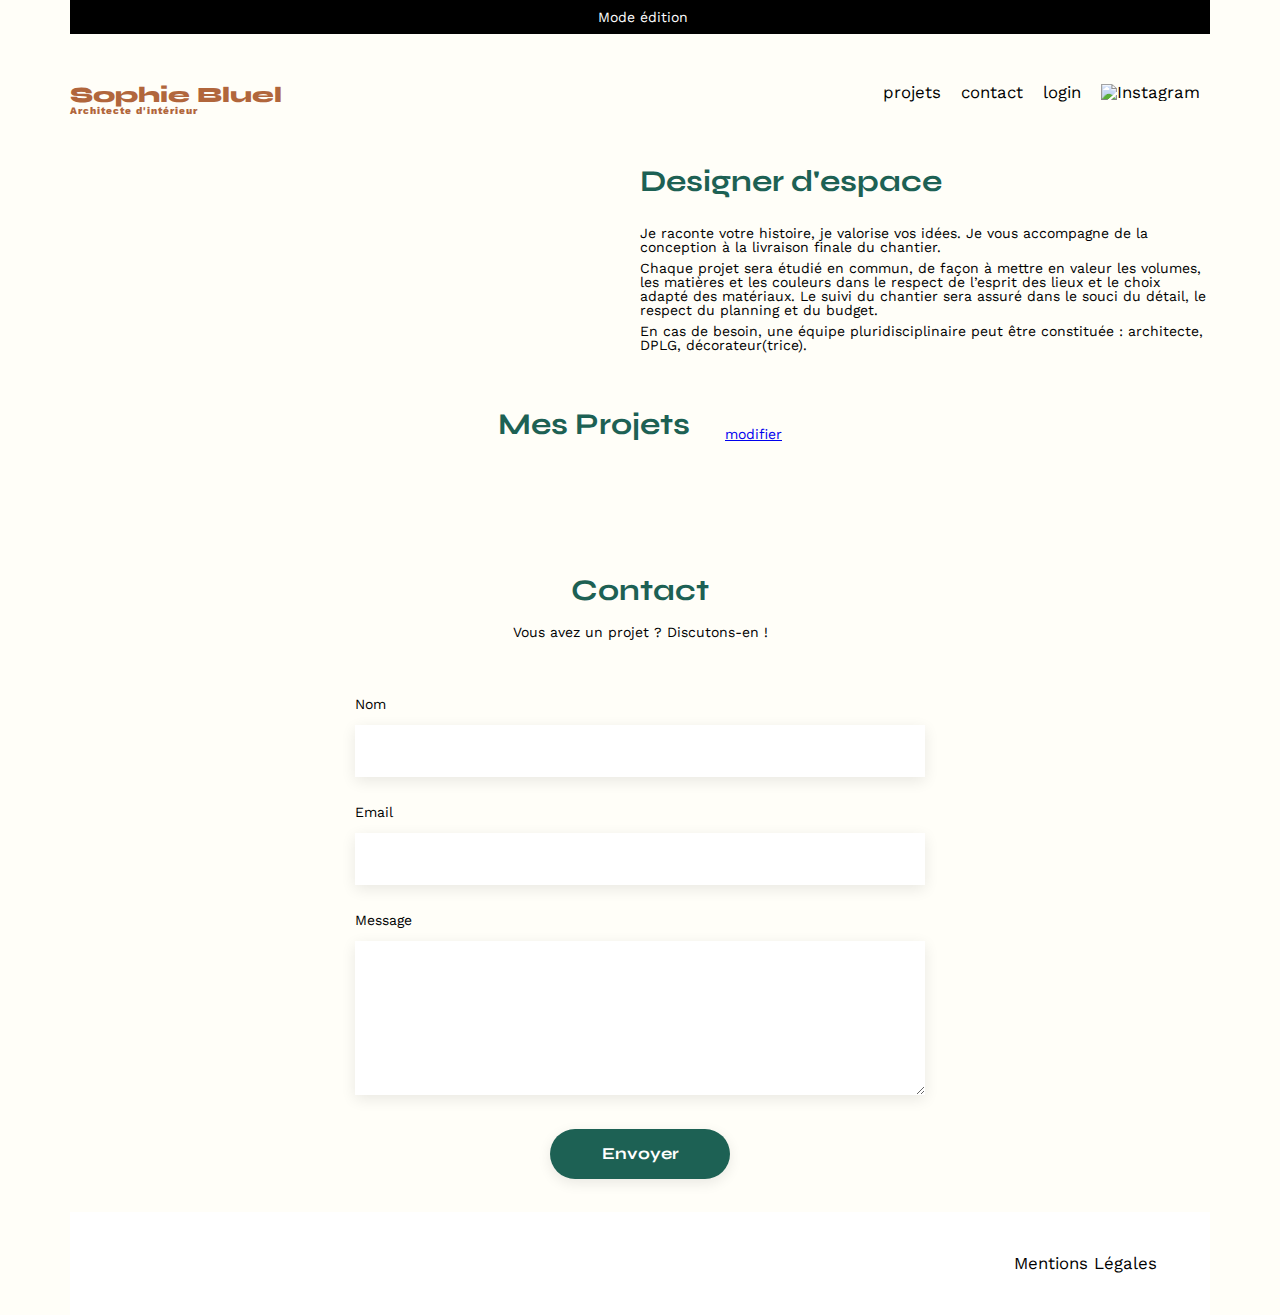
==== FrontEnd/index.html @ 784bdc6c "ajout script et balise pour icones" ====
<!DOCTYPE html>
<html lang="fr">
  <head>
    <meta charset="UTF-8" />
    <title>Sophie Bluel - Architecte d'intérieur</title>
    <meta name="viewport" content="width=device-width, initial-scale=1.0" />
    <link rel="preconnect" href="https://fonts.googleapis.com" />
    <link rel="preconnect" href="https://fonts.gstatic.com" crossorigin />
    <link
      href="https://fonts.googleapis.com/css2?family=Syne:wght@700;800&family=Work+Sans&display=swap"
      rel="stylesheet"
    />
    <script
      src="https://kit.fontawesome.com/6d166631dc.js"
      crossorigin="anonymous"
    ></script>
    <meta name="description" content="" />
    <link rel="stylesheet" href="./assets/style.css" />
    <script defer type="module" src="./js/home.js"></script>
  </head>
  <body>
    <a href="#" id="info-bar">
      <i class="fa-regular fa-pen-to-square"></i> Mode édition
    </a>
    <header>
      <h1>Sophie Bluel <span>Architecte d'intérieur</span></h1>
      <nav>
        <ul>
          <li>projets</li>
          <li><a href="#contact">contact</a></li>
          <li><a id="login" href="login.html">login</a></li>
          <li><img src="./assets/icons/instagram.png" alt="Instagram" /></li>
        </ul>
      </nav>
    </header>
    <main>
      <section id="introduction">
        <figure>
          <img src="./assets/images/sophie-bluel.png" alt="" />
        </figure>
        <article>
          <h2>Designer d'espace</h2>
          <p>
            Je raconte votre histoire, je valorise vos idées. Je vous accompagne
            de la conception à la livraison finale du chantier.
          </p>
          <p>
            Chaque projet sera étudié en commun, de façon à mettre en valeur les
            volumes, les matières et les couleurs dans le respect de l’esprit
            des lieux et le choix adapté des matériaux. Le suivi du chantier
            sera assuré dans le souci du détail, le respect du planning et du
            budget.
          </p>
          <p>
            En cas de besoin, une équipe pluridisciplinaire peut être constituée
            : architecte, DPLG, décorateur(trice).
          </p>
        </article>
      </section>
      <!-- Structure de la modale -->
      <section id="galleryModal" class="modal">
        <div class="modal-content">
          <span class="close">&times;</span>
          <h2>Galerie photo</h2>
          <div id="imageGallery" class="modalGallery"></div>
          <button id="addPhotoBtn" class="add-photo-btn">
            Ajouter une photo
          </button>
        </div>
      </section>
      <section id="portfolio">
        <div id="projectsContainer">
          <h2>Mes Projets</h2>
          <a href="#" id="editLink"
            ><i class="fa-regular fa-pen-to-square"></i> modifier</a
          >
        </div>
        <div class="categories"></div>
        <div class="gallery"></div>
      </section>
      <section id="contact">
        <h2>Contact</h2>
        <p>Vous avez un projet ? Discutons-en !</p>
        <form action="#" method="post">
          <label for="name">Nom</label>
          <input type="text" name="name" id="name" />
          <label for="email">Email</label>
          <input type="email" name="email" id="email" />
          <label for="message">Message</label>
          <textarea name="message" id="message" cols="30" rows="10"></textarea>
          <input type="submit" value="Envoyer" />
        </form>
      </section>
    </main>

    <footer>
      <nav>
        <ul>
          <li>Mentions Légales</li>
        </ul>
      </nav>
    </footer>
  </body>
</html>
---- FrontEnd/assets/style.css ----
/* http://meyerweb.com/eric/tools/css/reset/
   v2.0 | 20110126
   License: none (public domain)
*/

html, body, div, span, applet, object, iframe,
h1, h2, h3, h4, h5, h6, p, blockquote, pre,
a, abbr, acronym, address, big, cite, code,
del, dfn, em, img, ins, kbd, q, s, samp,
small, strike, strong, sub, sup, tt, var,
b, u, i, center,
dl, dt, dd, ol, ul, li,
fieldset, form, label, legend,
table, caption, tbody, tfoot, thead, tr, th, td,
article, aside, canvas, details, embed,
figure, figcaption, footer, header, hgroup,
menu, nav, output, ruby, section, summary,
time, mark, audio, video {
	margin: 0;
	padding: 0;
	border: 0;
	font-size: 100%;
	font: inherit;
	vertical-align: baseline;
}
/* HTML5 display-role reset for older browsers */
article, aside, details, figcaption, figure,
footer, header, hgroup, menu, nav, section {
	display: block;
}
body {
	line-height: 1;
}
ol, ul {
	list-style: none;
}
blockquote, q {
	quotes: none;
}
blockquote:before, blockquote:after,
q:before, q:after {
	content: '';
	content: none;
}
table {
	border-collapse: collapse;
	border-spacing: 0;
}
/** end reset css**/
body {
	max-width: 1140px;
	margin:auto;
	font-family: 'Work Sans' ;
	font-size: 14px;
	background-color: #FFFEF8;
}
header {
	display: flex;
	justify-content: space-between;
	margin: 50px 0
}
section {
	margin: 50px 0
}

h1{
	display: flex;
	flex-direction: column;
	font-family: 'Syne';
	font-size: 22px;
	font-weight: 800;
	color: #B1663C
}

h1 > span {
	font-family: 'Work Sans';
	font-size:10px;
	letter-spacing: 0.1em;
;
}

h2{
	font-family: 'Syne';
	font-weight: 700;
	font-size: 30px;
	color: #1D6154
}
nav ul {
	display: flex;
	align-items: center;
	list-style-type: none;

}
nav li {
	padding: 0 10px;
	font-size: 1.2em;
}
nav a {
    color: black; 
    text-decoration: none;
}

li a:hover {
	color: #B1663C;
}
li:hover {
	color: #B1663C;
}
#introduction {
	display: flex;
	align-items: center;
}
#introduction figure {
	flex: 1
}
#introduction img {
	display: block;
	margin: auto;
	width: 80%;
}

#introduction article {
	flex: 1
}
#introduction h2 {
	margin-bottom: 1em;
}

#introduction p {
	margin-bottom: 0.5em;
}
#portfolio h2 {
	text-align: center;
	margin-bottom: 1em;
}

#info-bar {
	background-color: black;
	color: white;
	display: flex;
	text-decoration: none;
	justify-content: center;
	padding: 10px;
	gap: 5px;
  }
  
/* Styles de base pour la modale */
.modal {
    display: none; 
    position: fixed;
    z-index: 9999;
    left: 0;
    top: 0;
    width: 100%;
    height: 100%;
    overflow: auto;
    background-color: rgba(0, 0, 0, 0.7);
}

.modal-content {
    background-color: #fefefe;
    margin: 10% auto;
    padding: 20px;
    border: 1px solid #888;
    width: 630px;
    height: 688px;
    position: relative;
}

/* Style pour le bouton de fermeture */
.close {
    color: #aaa;
    float: right;
    font-size: 28px;
    font-weight: bold;
}

.close:hover,
.close:focus {
    color: black;
    text-decoration: none;
    cursor: pointer;
}


.categories {
	display: flex;
	justify-content: center;
	gap: 10px;
	margin: 2em;
}

.categories-link {
	text-decoration: none;
	color: #1D6154;
	border: 1px solid #1D6154;
	padding: 5px 15px;
	border-radius: 25px;
}

.categories-link.active {
	background: #1D6154;
	color: #fff;
}
  
#projectsContainer {
    display: flex;
    justify-content: center;
    align-items: baseline;
	gap: 25px;
}

#editLink {
    display: flex;
    align-items: center;
    gap: 10px;
}

.gallery {
	width: 100%;
	display: grid;
	grid-template-columns: 1fr 1fr 1fr;
	grid-column-gap: 20px;
	grid-row-gap: 20px;
}

.gallery img {
	width: 100%;

}
#login {
	width: 50%;
	margin: auto;
}
#login > * {
	text-align: center;

}
#login h2{
	padding-top: 0px;
}
#login form {
	text-align: left;
	margin-top:30px;
	display: flex;
	flex-direction: column;
}

#login input {
	height: 50px;
	font-size: 1.2em;
	border: none;
	box-shadow: 0px 4px 14px rgba(0, 0, 0, 0.09);
}
#login label {
	margin: 2em 0 1em 0;
}
#login a {
    text-align: center;
    display: block;
}
#emailAlert, #passwordAlert {
	display: none;
}
#contact {
	width: 50%;
	margin: auto;
}
#contact > * {
	text-align: center;

}
#contact h2{
	margin-bottom: 20px;
}
#contact form {
	text-align: left;
	margin-top:30px;
	display: flex;
	flex-direction: column;
}

#contact input {
	height: 50px;
	font-size: 1.2em;
	border: none;
	box-shadow: 0px 4px 14px rgba(0, 0, 0, 0.09);
}
#contact label {
	margin: 2em 0 1em 0;
}
#contact textarea {
	border: none;
	box-shadow: 0px 4px 14px rgba(0, 0, 0, 0.09);
}

input[type="submit"]{
	font-family: 'Syne';
	font-weight: 700;
	color: white;
	background-color: #1D6154;
	margin : 2em auto ;
	width: 180px;
	text-align: center;
	border-radius: 60px ;
	cursor: pointer;
}

footer {
	background-color: #fff;
	padding: 15px;
}

footer nav ul {
	display: flex;
	justify-content: flex-end;
	margin: 2em
}
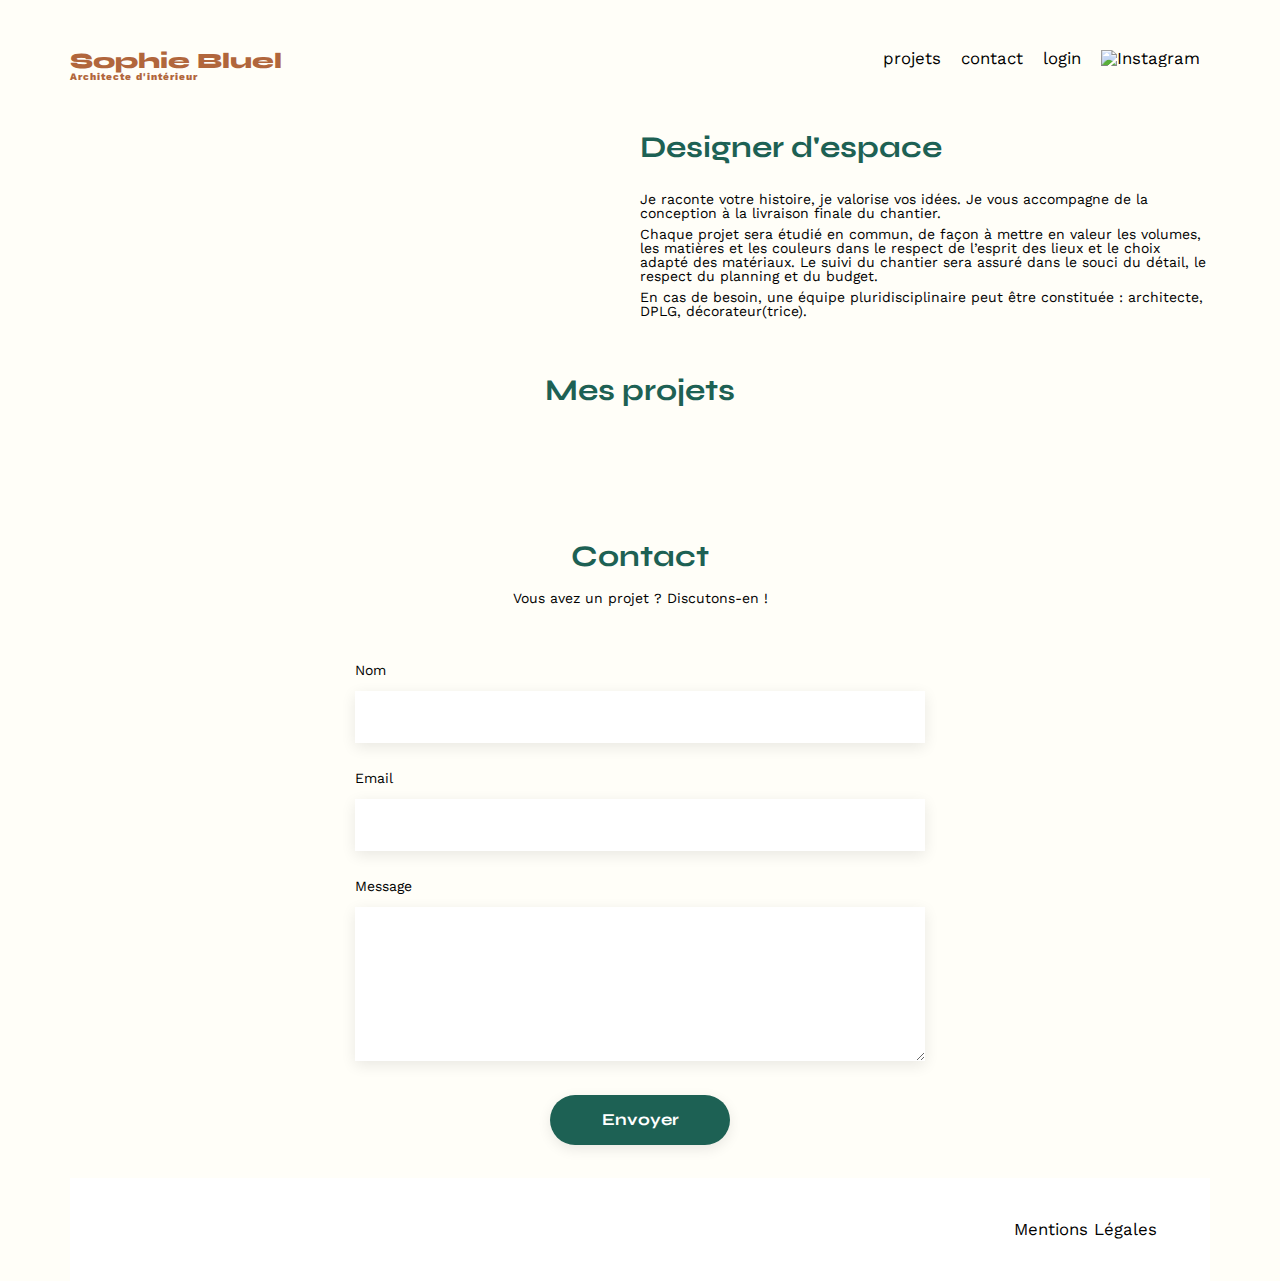
==== commit 6c0d9122: "ajout balise dialog" ====
--- a/FrontEnd/index.html
+++ b/FrontEnd/index.html
@@ -17,6 +17,7 @@
     <meta name="description" content="" />
     <link rel="stylesheet" href="./assets/style.css" />
     <script defer type="module" src="./js/home.js"></script>
+    <script defer src="./js/modale.js"></script>
   </head>
   <body>
     <a href="#" id="info-bar">
@@ -57,23 +58,26 @@
           </p>
         </article>
       </section>
-      <!-- Structure de la modale -->
-      <section id="galleryModal" class="modal">
-        <div class="modal-content">
-          <span class="close">&times;</span>
-          <h2>Galerie photo</h2>
-          <div id="imageGallery" class="modalGallery"></div>
-          <button id="addPhotoBtn" class="add-photo-btn">
-            Ajouter une photo
-          </button>
-        </div>
-      </section>
+
       <section id="portfolio">
         <div id="projectsContainer">
-          <h2>Mes Projets</h2>
-          <a href="#" id="editLink"
-            ><i class="fa-regular fa-pen-to-square"></i> modifier</a
-          >
+          <h2>Mes projets</h2>
+          <!-- Structure de la modale -->
+          <dialog>
+            <div class="modal-content">
+              <a href="#" class="close"><i class="fa-solid fa-xmark"></i></a>           
+              <h2 id="titlemodal">Galerie photo</h2>
+              <div id="imageGallery" class="modalGallery"></div>
+              <hr class="line">
+              <button id="addPhotoBtn" class="add-photo-btn">
+                Ajouter une photo
+              </button>
+            </div>
+          </dialog>
+          <div id="editLink">
+            <i class="fa-regular fa-pen-to-square"></i>
+            <a href="#" id="modifierLink">modifier</a>
+          </div>
         </div>
         <div class="categories"></div>
         <div class="gallery"></div>
--- a/FrontEnd/assets/style.css
+++ b/FrontEnd/assets/style.css
@@ -135,9 +135,14 @@
 }
 
 #info-bar {
+	position: absolute;
+    left: 0;
+    right: 0;
+	top: 0;
 	background-color: black;
+	width: 100%;
 	color: white;
-	display: flex;
+	display: none;
 	text-decoration: none;
 	justify-content: center;
 	padding: 10px;
@@ -146,7 +151,7 @@
   
 /* Styles de base pour la modale */
 .modal {
-    display: none; 
+	display: flex;
     position: fixed;
     z-index: 9999;
     left: 0;
@@ -158,6 +163,9 @@
 }
 
 .modal-content {
+	display: flex;
+    flex-direction: column;
+    align-items: center;
     background-color: #fefefe;
     margin: 10% auto;
     padding: 20px;
@@ -166,9 +174,35 @@
     height: 688px;
     position: relative;
 }
-
+#titlemodal {
+	padding-top: 35px;
+	color: black;
+	font-size: 26px;
+	font-style: normal;
+	font-weight: 400;
+}
+.line {
+    width: 420px;
+    border: none;
+    border-top: 1px solid #888; 
+    margin: 20px auto; 
+}
+
+.add-photo-btn {
+	font-family: 'Work Sans';
+	display: flex;
+	justify-content: center;
+	color: #FFFEF8;
+	border: 1px solid #1D6154;
+	padding: 5px 15px;
+	border-radius: 25px;
+	background-color: #1D6154;
+}
 /* Style pour le bouton de fermeture */
 .close {
+	position: absolute;
+	margin-right: 20px;
+	right: 0;
     color: #aaa;
     float: right;
     font-size: 28px;
@@ -211,9 +245,11 @@
 }
 
 #editLink {
-    display: flex;
+    display: none;
     align-items: center;
     gap: 10px;
+    padding: 10px 20px; 
+    font-family: 'Work Sans'; 
 }
 
 .gallery {
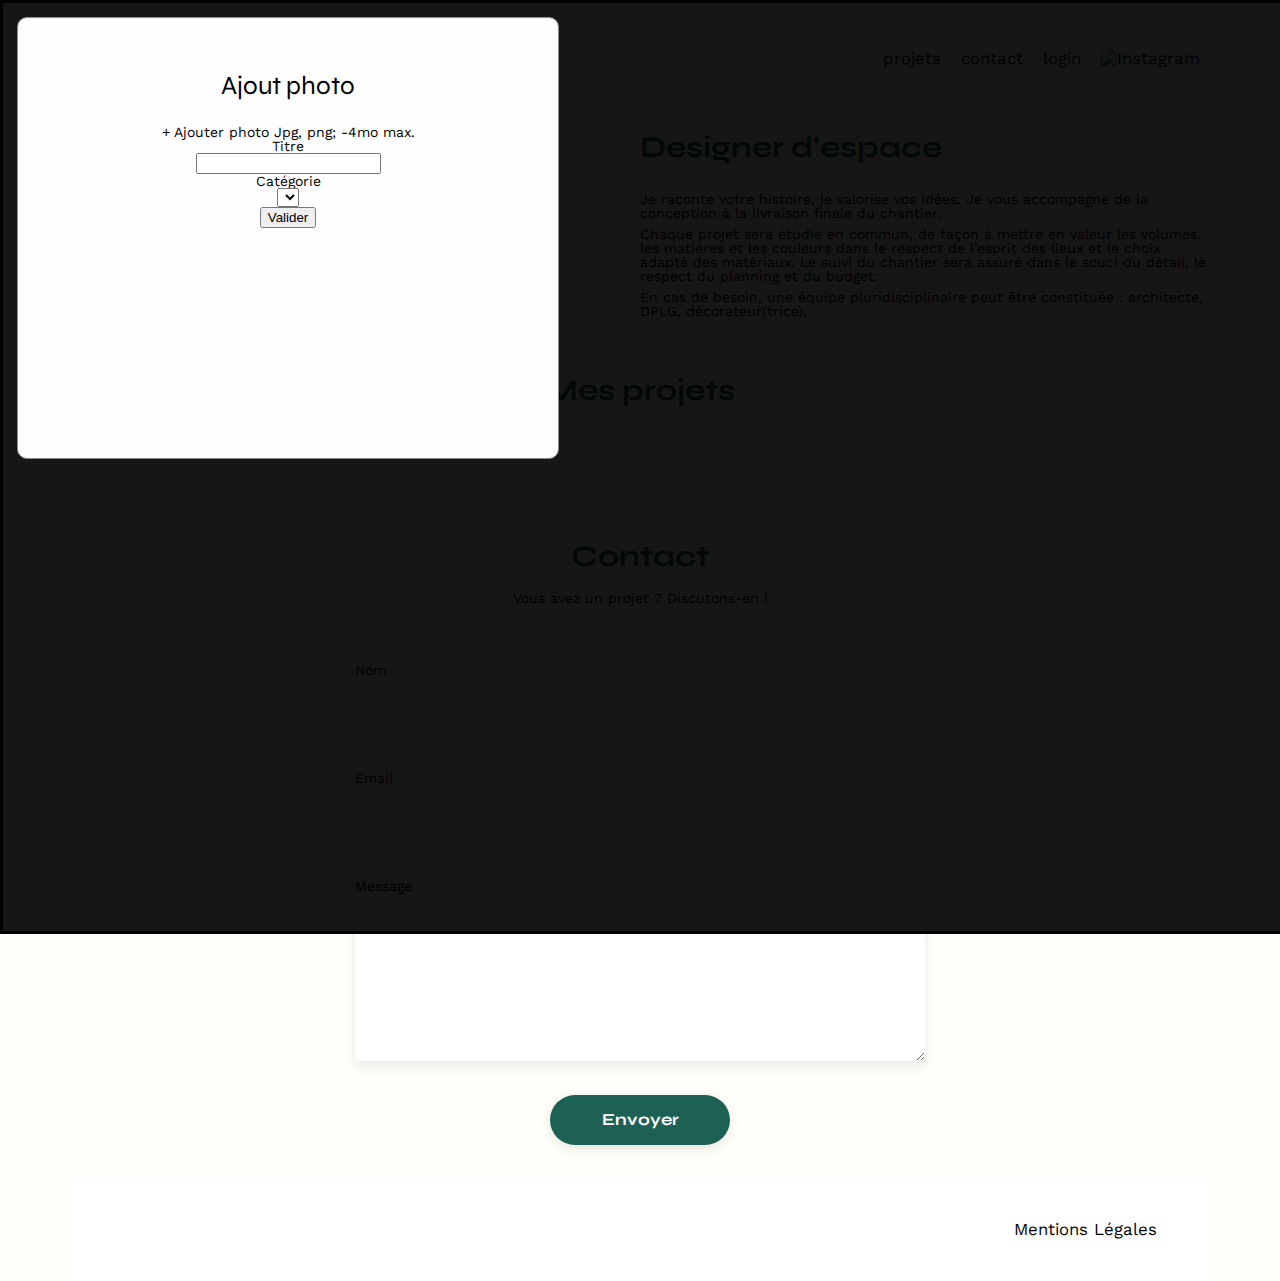
==== commit de607433: "ajout class modal aux deux boites dialog" ====
--- a/FrontEnd/index.html
+++ b/FrontEnd/index.html
@@ -17,7 +17,7 @@
     <meta name="description" content="" />
     <link rel="stylesheet" href="./assets/style.css" />
     <script defer type="module" src="./js/home.js"></script>
-    <script defer src="./js/modale.js"></script>
+    <script defer type="module" src="./js/modale.js"></script>
   </head>
   <body>
     <a href="#" id="info-bar">
@@ -63,15 +63,37 @@
         <div id="projectsContainer">
           <h2>Mes projets</h2>
           <!-- Structure de la modale -->
-          <dialog>
+          <dialog class="modal">
             <div class="modal-content">
-              <a href="#" class="close"><i class="fa-solid fa-xmark"></i></a>           
+              <a href="#" class="close"><i class="fa-solid fa-xmark"></i></a>
               <h2 id="titlemodal">Galerie photo</h2>
               <div id="imageGallery" class="modalGallery"></div>
-              <hr class="line">
+              <hr class="line" />
               <button id="addPhotoBtn" class="add-photo-btn">
                 Ajouter une photo
               </button>
+            </div>
+          </dialog>
+          <dialog class="modal" id="secondModal">
+            <div class="modal-content">
+              <i class="fa-arrow-left"></i>
+              <a href="#" class="close"><i class="fa-solid fa-xmark"></i></a>
+              <h2 id="titlemodal">Ajout photo</h2>
+              <div id="photoUpload" class="photo-upload">
+                <i class="fa-solid fa-mountain-sun"></i>
+                + Ajouter photo Jpg, png; -4mo max.
+              </div>
+              <div class="file-info">
+              </div>
+              <div class="photo-container">
+              </div>
+              Titre
+              <input type="text" placeholder="" />
+              Catégorie
+              <select name="category">
+                Objets, Appartements, Hôtels et restaurants, Bar et restaurants.
+              </select>
+              <button type="submit">Valider</button>
             </div>
           </dialog>
           <div id="editLink">
--- a/FrontEnd/assets/style.css
+++ b/FrontEnd/assets/style.css
@@ -153,7 +153,6 @@
 .modal {
 	display: flex;
     position: fixed;
-    z-index: 9999;
     left: 0;
     top: 0;
     width: 100%;
@@ -167,12 +166,26 @@
     flex-direction: column;
     align-items: center;
     background-color: #fefefe;
-    margin: 10% auto;
+	border-radius: 10px;
+    margin: 0;
     padding: 20px;
     border: 1px solid #888;
-    width: 630px;
-    height: 688px;
+    width: 500px;
+    height: 400px;
     position: relative;
+}
+.modalGallery {
+	display: flex;
+    flex-wrap: wrap;
+    justify-content: space-between;
+}
+.work-card {
+	position: relative;
+}
+.fa-trash {
+	position: absolute;
+	top: 5px;
+	right: 5px;
 }
 #titlemodal {
 	padding-top: 35px;
@@ -183,9 +196,8 @@
 }
 .line {
     width: 420px;
-    border: none;
-    border-top: 1px solid #888; 
-    margin: 20px auto; 
+    border-top: 1px solid 888; 
+    margin: 40px auto; 
 }
 
 .add-photo-btn {
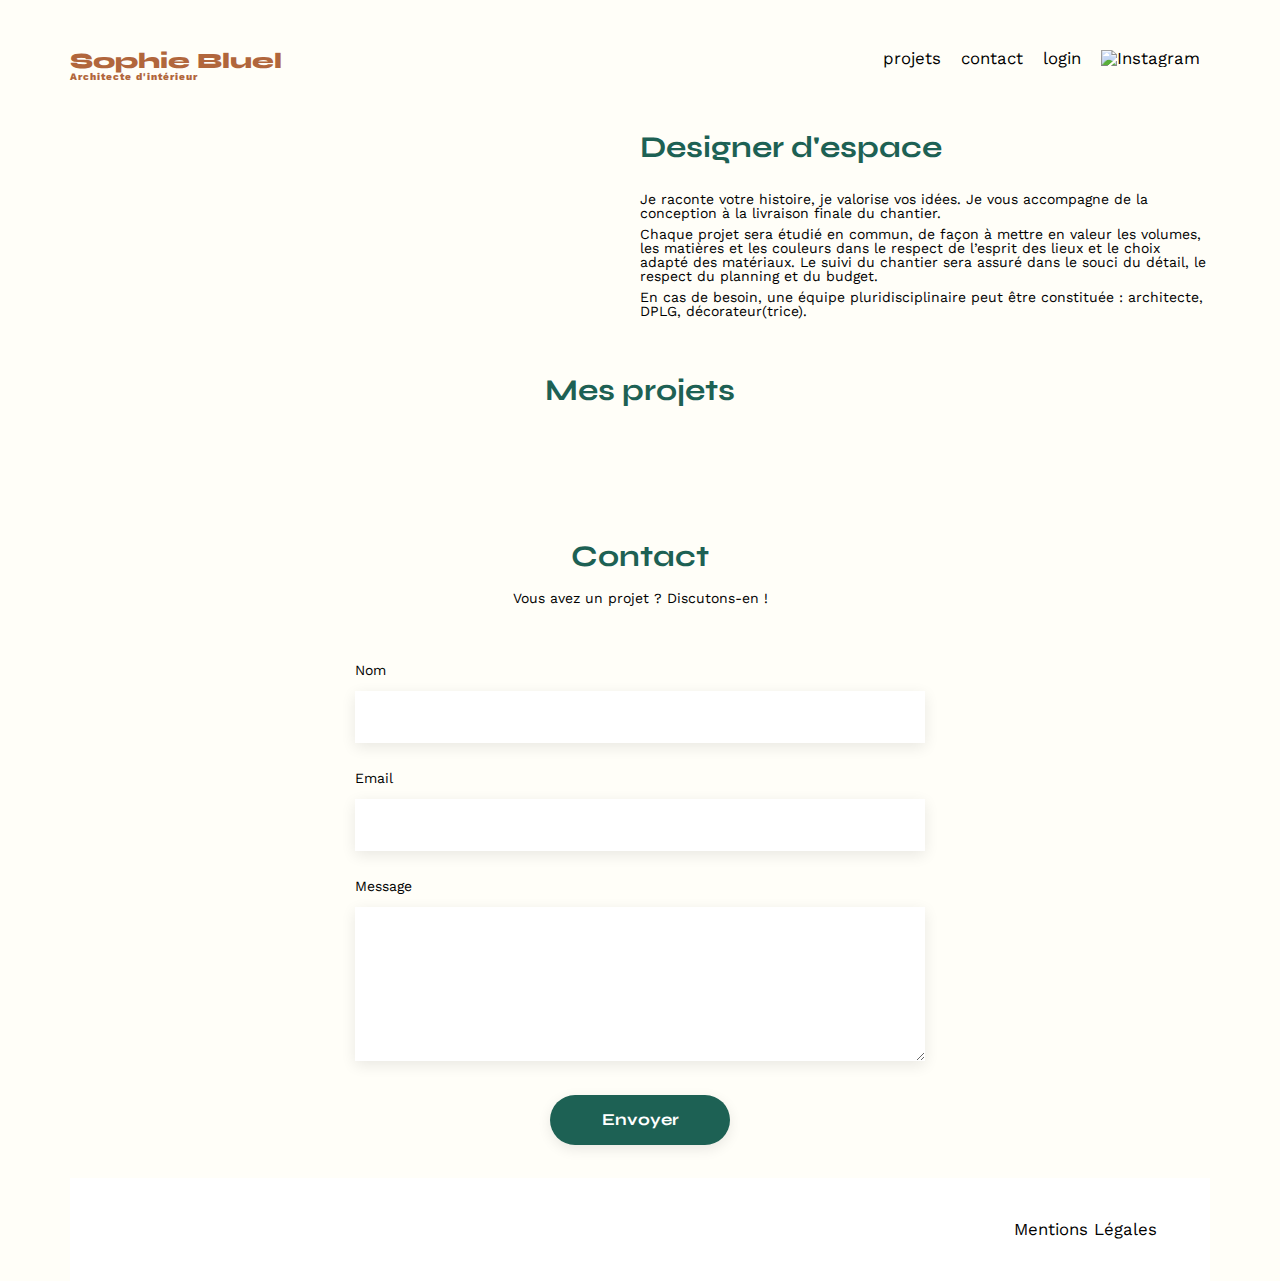
==== commit e273eb51: "ajout balise <p> modale 2" ====
--- a/FrontEnd/index.html
+++ b/FrontEnd/index.html
@@ -63,9 +63,9 @@
         <div id="projectsContainer">
           <h2>Mes projets</h2>
           <!-- Structure de la modale -->
-          <dialog class="modal">
+          <dialog class="modal" id="firstModal">
             <div class="modal-content">
-              <a href="#" class="close"><i class="fa-solid fa-xmark"></i></a>
+              <a href="#" class="closeOne"><i class="fa-solid fa-xmark"></i></a>
               <h2 id="titlemodal">Galerie photo</h2>
               <div id="imageGallery" class="modalGallery"></div>
               <hr class="line" />
@@ -75,25 +75,22 @@
             </div>
           </dialog>
           <dialog class="modal" id="secondModal">
-            <div class="modal-content">
+            <div class="secondModal-content">
               <i class="fa-arrow-left"></i>
-              <a href="#" class="close"><i class="fa-solid fa-xmark"></i></a>
-              <h2 id="titlemodal">Ajout photo</h2>
+              <a href="#" class="closeTwo"><i class="fa-solid fa-xmark"></i></a>
+              <h2 id="titlesecondModal">Ajout photo</h2>
               <div id="photoUpload" class="photo-upload">
                 <i class="fa-solid fa-mountain-sun"></i>
-                + Ajouter photo Jpg, png; -4mo max.
+                <span class="modal2-addPhoto">+ Ajouter photo</span>
+                <p>Jpg, png : 4mo max</p>
               </div>
-              <div class="file-info">
-              </div>
-              <div class="photo-container">
-              </div>
-              Titre
-              <input type="text" placeholder="" />
-              Catégorie
-              <select name="category">
-                Objets, Appartements, Hôtels et restaurants, Bar et restaurants.
-              </select>
-              <button type="submit">Valider</button>
+              <div class="photo-container"></div>
+              <p class="title-secondModal">Titre</p>
+              <input type="text" placeholder="" class="title-secondModal_input" />
+              <p class="category-secondModal">Catégorie</p>
+              <select name="category" class="category-secondModal_select"></select>
+              <hr class="line" />
+              <button id="photoValidate" class="photo-validate">Valider</button>
             </div>
           </dialog>
           <div id="editLink">
--- a/FrontEnd/assets/style.css
+++ b/FrontEnd/assets/style.css
@@ -150,54 +150,61 @@
   }
   
 /* Styles de base pour la modale */
-.modal {
-	display: flex;
-    position: fixed;
-    left: 0;
-    top: 0;
-    width: 100%;
-    height: 100%;
-    overflow: auto;
-    background-color: rgba(0, 0, 0, 0.7);
+.modal, #secondModal {
+	display: none;
+	position: fixed;
+	top: 0;
+	width: 100%;
+	height: 100%;
+	overflow: auto;
+	background-color: rgba(0, 0, 0, 0.3);
+	justify-content: center;
+	align-items: flex-start;
 }
 
 .modal-content {
 	display: flex;
-    flex-direction: column;
-    align-items: center;
-    background-color: #fefefe;
+	flex-direction: column;
+	align-items: center;
+	background-color: #fefefe;
 	border-radius: 10px;
-    margin: 0;
-    padding: 20px;
-    border: 1px solid #888;
-    width: 500px;
-    height: 400px;
-    position: relative;
+	margin: 0;
+	padding: 20px;
+	border: 1px solid #888;
+	width: 600px;
+	height: 500px;
+	position: relative;
+}
+#titlemodal {
+	display: flex; 
+	color: black;
+	justify-content: center; 
+	align-items: center; 
+	width: 100%; 
+	font-family: 'Work Sans';
+	font-weight: normal;
 }
 .modalGallery {
 	display: flex;
-    flex-wrap: wrap;
-    justify-content: space-between;
-}
+	flex-wrap: wrap;
+	gap: 5px;
+}
+
 .work-card {
 	position: relative;
 }
+
 .fa-trash {
 	position: absolute;
 	top: 5px;
 	right: 5px;
-}
-#titlemodal {
-	padding-top: 35px;
-	color: black;
-	font-size: 26px;
-	font-style: normal;
-	font-weight: 400;
-}
+	cursor: pointer;
+}
+
 .line {
-    width: 420px;
-    border-top: 1px solid 888; 
-    margin: 40px auto; 
+	width: 420px;
+	border-top: 1px solid 888; 
+	margin: 40px auto; 
 }
 
 .add-photo-btn {
@@ -209,26 +216,80 @@
 	padding: 5px 15px;
 	border-radius: 25px;
 	background-color: #1D6154;
-}
-/* Style pour le bouton de fermeture */
-.close {
+	cursor: pointer;
+}
+.modal1-addPhoto {
+	cursor: pointer;
+}
+.closeOne, .closeTwo {
 	position: absolute;
 	margin-right: 20px;
 	right: 0;
-    color: #aaa;
-    float: right;
-    font-size: 28px;
-    font-weight: bold;
-}
-
-.close:hover,
-.close:focus {
-    color: black;
-    text-decoration: none;
-    cursor: pointer;
-}
-
-
+	color: black;
+	float: right;
+	font-size: 15px;
+	font-weight: bold;
+	cursor: pointer;
+}
+
+/* style pour la secondModale */
+#secondModal {
+	display: none; 
+	background-color: rgba(0,0,0,0.4); 
+}
+.fa-arrow-left {
+	display: flex;
+}
+.secondModal-content {
+	display: flex;
+	flex-direction: column; 
+	align-items: center;
+	background-color: #fefefe;
+	border-radius: 10px;
+	margin: 0;
+	padding: 20px;
+	border: 1px solid #888;
+	width: 600px;
+	height: 500px;
+	position: relative;
+	justify-content: space-between; 
+}
+.secondModal-content h2 {
+	display: flex; 
+	color: black;
+	justify-content: center; 
+	align-items: center; 
+	width: 100%; 
+	font-family: 'Work Sans';
+	font-weight: normal;
+}
+#photoUpload{
+	display: contents;
+}
+.modal2-addPhoto {
+
+}
+.title-secondModal, .category-secondModal {
+	display: flex;
+}
+
+.photo-validate {
+	font-family: 'Work Sans';
+	display: flex;
+	justify-content: center;
+	color: #FFFEF8;
+	border: 1px solid #1D6154;
+	padding: 5px 15px;
+	border-radius: 25px;
+	background-color: #1D6154;
+	cursor: pointer;
+}
+.category-secondModal {
+	cursor: pointer;
+}
+
+
+/* style pour les catégories */
 .categories {
 	display: flex;
 	justify-content: center;
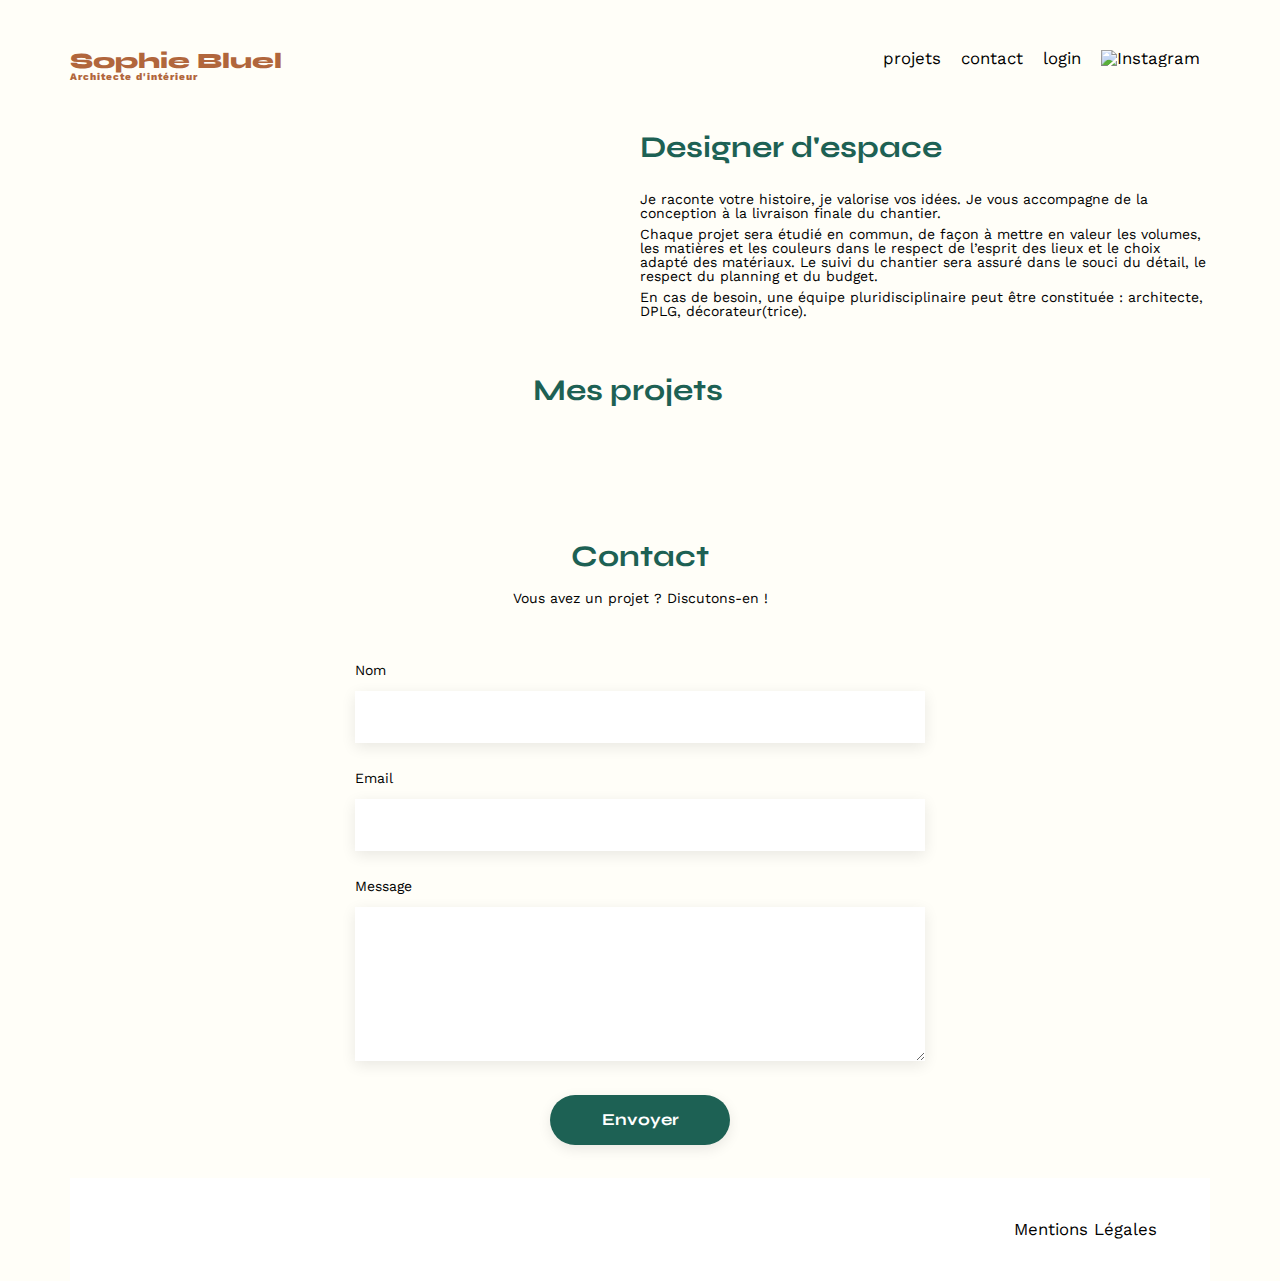
==== commit 13820b79: "add form" ====
--- a/FrontEnd/index.html
+++ b/FrontEnd/index.html
@@ -67,32 +67,40 @@
             <div class="modal-content">
               <a href="#" class="closeOne"><i class="fa-solid fa-xmark"></i></a>
               <h2 id="titlemodal">Galerie photo</h2>
-              <div id="imageGallery" class="modalGallery"></div>
-              <hr class="line" />
-              <button id="addPhotoBtn" class="add-photo-btn">
-                Ajouter une photo
-              </button>
+              <div class="modal-elements-container">
+                <div id="imageGallery" class="modalGallery"></div>
+                <hr class="line" />
+                <button id="addPhotoBtn" class="add-photo-btn">
+                  Ajouter une photo
+                </button>
+              </div>
             </div>
           </dialog>
-          <dialog class="modal" id="secondModal">
-            <div class="secondModal-content">
-              <i class="fa-arrow-left"></i>
-              <a href="#" class="closeTwo"><i class="fa-solid fa-xmark"></i></a>
-              <h2 id="titlesecondModal">Ajout photo</h2>
-              <div id="photoUpload" class="photo-upload">
-                <i class="fa-solid fa-mountain-sun"></i>
-                <span class="modal2-addPhoto">+ Ajouter photo</span>
-                <p>Jpg, png : 4mo max</p>
+          <form id="photoForm" enctype="multipart/form-data">
+            <dialog class="modal" id="secondModal">
+              <div class="secondModal-content">
+                <i class="fas fa-arrow-left"></i>
+                <a href="#" class="closeTwo"><i class="fa-solid fa-xmark"></i></a>
+                <h2 id="titlesecondModal">Ajout photo</h2>
+                <div class="modal-elements-container">
+                  <div id="photoUpload" class="photo-upload">
+                    <i class="fa-regular fa-image"></i>
+                    <span class="modal2-addPhoto">+ Ajouter photo</span>
+                    <p>Jpg, png : 4mo max</p>
+                  </div>
+                  <div class="photo-container"></div>
+                  <p class="title-secondModal">Titre</p>
+                  <input type="text" placeholder="" class="title-secondModal_input" name="title" />
+                  <p class="category-secondModal">Catégorie</p>
+                  <select name="category" class="category-secondModal_select"></select>
+                  <hr class="line" />
+                  <button id="photoValidate" class="photo-validate">
+                    Valider
+                  </button>
+                </div>
               </div>
-              <div class="photo-container"></div>
-              <p class="title-secondModal">Titre</p>
-              <input type="text" placeholder="" class="title-secondModal_input" />
-              <p class="category-secondModal">Catégorie</p>
-              <select name="category" class="category-secondModal_select"></select>
-              <hr class="line" />
-              <button id="photoValidate" class="photo-validate">Valider</button>
-            </div>
-          </dialog>
+            </dialog>
+          </form>
           <div id="editLink">
             <i class="fa-regular fa-pen-to-square"></i>
             <a href="#" id="modifierLink">modifier</a>
--- a/FrontEnd/assets/style.css
+++ b/FrontEnd/assets/style.css
@@ -3,19 +3,87 @@
    License: none (public domain)
 */
 
-html, body, div, span, applet, object, iframe,
-h1, h2, h3, h4, h5, h6, p, blockquote, pre,
-a, abbr, acronym, address, big, cite, code,
-del, dfn, em, img, ins, kbd, q, s, samp,
-small, strike, strong, sub, sup, tt, var,
-b, u, i, center,
-dl, dt, dd, ol, ul, li,
-fieldset, form, label, legend,
-table, caption, tbody, tfoot, thead, tr, th, td,
-article, aside, canvas, details, embed,
-figure, figcaption, footer, header, hgroup,
-menu, nav, output, ruby, section, summary,
-time, mark, audio, video {
+html,
+body,
+div,
+span,
+applet,
+object,
+iframe,
+h1,
+h2,
+h3,
+h4,
+h5,
+h6,
+p,
+blockquote,
+pre,
+a,
+abbr,
+acronym,
+address,
+big,
+cite,
+code,
+del,
+dfn,
+em,
+img,
+ins,
+kbd,
+q,
+s,
+samp,
+small,
+strike,
+strong,
+sub,
+sup,
+tt,
+var,
+b,
+u,
+i,
+center,
+dl,
+dt,
+dd,
+ol,
+ul,
+li,
+fieldset,
+form,
+label,
+legend,
+table,
+caption,
+tbody,
+tfoot,
+thead,
+tr,
+th,
+td,
+article,
+aside,
+canvas,
+details,
+embed,
+figure,
+figcaption,
+footer,
+header,
+hgroup,
+menu,
+nav,
+output,
+ruby,
+section,
+summary,
+time,
+mark,
+audio,
+video {
 	margin: 0;
 	padding: 0;
 	border: 0;
@@ -23,47 +91,69 @@
 	font: inherit;
 	vertical-align: baseline;
 }
+
 /* HTML5 display-role reset for older browsers */
-article, aside, details, figcaption, figure,
-footer, header, hgroup, menu, nav, section {
+article,
+aside,
+details,
+figcaption,
+figure,
+footer,
+header,
+hgroup,
+menu,
+nav,
+section {
 	display: block;
 }
+
 body {
 	line-height: 1;
 }
-ol, ul {
+
+ol,
+ul {
 	list-style: none;
 }
-blockquote, q {
+
+blockquote,
+q {
 	quotes: none;
 }
-blockquote:before, blockquote:after,
-q:before, q:after {
+
+blockquote:before,
+blockquote:after,
+q:before,
+q:after {
 	content: '';
 	content: none;
 }
+
 table {
 	border-collapse: collapse;
 	border-spacing: 0;
 }
+
 /** end reset css**/
 body {
 	max-width: 1140px;
-	margin:auto;
-	font-family: 'Work Sans' ;
+	margin: auto;
+	font-family: 'Work Sans';
 	font-size: 14px;
 	background-color: #FFFEF8;
 }
+
 header {
 	display: flex;
 	justify-content: space-between;
 	margin: 50px 0
 }
+
 section {
 	margin: 50px 0
 }
 
-h1{
+h1 {
 	display: flex;
 	flex-direction: column;
 	font-family: 'Syne';
@@ -72,47 +162,54 @@
 	color: #B1663C
 }
 
-h1 > span {
+h1>span {
 	font-family: 'Work Sans';
-	font-size:10px;
+	font-size: 10px;
 	letter-spacing: 0.1em;
-;
-}
-
-h2{
+	;
+}
+
+h2 {
 	font-family: 'Syne';
 	font-weight: 700;
 	font-size: 30px;
 	color: #1D6154
 }
+
 nav ul {
 	display: flex;
 	align-items: center;
 	list-style-type: none;
 
 }
+
 nav li {
 	padding: 0 10px;
 	font-size: 1.2em;
 }
+
 nav a {
-    color: black; 
-    text-decoration: none;
+	color: black;
+	text-decoration: none;
 }
 
 li a:hover {
 	color: #B1663C;
 }
+
 li:hover {
 	color: #B1663C;
 }
+
 #introduction {
 	display: flex;
 	align-items: center;
 }
+
 #introduction figure {
 	flex: 1
 }
+
 #introduction img {
 	display: block;
 	margin: auto;
@@ -122,6 +219,7 @@
 #introduction article {
 	flex: 1
 }
+
 #introduction h2 {
 	margin-bottom: 1em;
 }
@@ -129,6 +227,7 @@
 #introduction p {
 	margin-bottom: 0.5em;
 }
+
 #portfolio h2 {
 	text-align: center;
 	margin-bottom: 1em;
@@ -136,8 +235,8 @@
 
 #info-bar {
 	position: absolute;
-    left: 0;
-    right: 0;
+	left: 0;
+	right: 0;
 	top: 0;
 	background-color: black;
 	width: 100%;
@@ -147,22 +246,23 @@
 	justify-content: center;
 	padding: 10px;
 	gap: 5px;
-  }
-  
+}
+
 /* Styles de base pour la modale */
-.modal, #secondModal {
+.modal,
+#secondModal {
 	display: none;
 	position: fixed;
 	top: 0;
 	width: 100%;
 	height: 100%;
-	overflow: auto;
 	background-color: rgba(0, 0, 0, 0.3);
 	justify-content: center;
 	align-items: flex-start;
 }
 
-.modal-content {
+.modal-content,
+.secondModal-content {
 	display: flex;
 	flex-direction: column;
 	align-items: center;
@@ -171,30 +271,37 @@
 	margin: 0;
 	padding: 20px;
 	border: 1px solid #888;
-	width: 600px;
-	height: 500px;
+	width: 90%;
+	height: 90%;
+	max-width: 600px;
+	max-height: 90vh;
 	position: relative;
 }
+
 #titlemodal {
-	display: flex; 
+	display: flex;
+	padding-top: 20px;
 	color: black;
-	justify-content: center; 
-	align-items: center; 
-	width: 100%; 
+	justify-content: center;
+	align-items: center;
+	width: 100%;
 	font-family: 'Work Sans';
 	font-weight: normal;
 }
+
 .modalGallery {
 	display: flex;
 	flex-wrap: wrap;
-	gap: 5px;
+	gap: 25px 10px;
+	width: 420px;
+
 }
 
 .work-card {
 	position: relative;
 }
 
-.fa-trash {
+.fa-trash-can {
 	position: absolute;
 	top: 5px;
 	right: 5px;
@@ -202,26 +309,41 @@
 }
 
 .line {
+	border-top: 1px solid 888;
+	margin: 40px auto;
+	position: absolute;
+	bottom: 50px;
 	width: 420px;
-	border-top: 1px solid 888; 
-	margin: 40px auto; 
+
 }
 
 .add-photo-btn {
-	font-family: 'Work Sans';
+	font-family: 'Syne';
 	display: flex;
 	justify-content: center;
 	color: #FFFEF8;
 	border: 1px solid #1D6154;
-	padding: 5px 15px;
+	padding: 10px;
 	border-radius: 25px;
 	background-color: #1D6154;
 	cursor: pointer;
+	margin-top: 40px;
+	margin-inline: auto;
+	position: absolute;
+	bottom: 25px; 
+	width: 240px;
+}
+.line,
+.add-photo-btn {
+	 left: 0;
+    right: 0;
 }
 .modal1-addPhoto {
 	cursor: pointer;
 }
-.closeOne, .closeTwo {
+
+.closeOne,
+.closeTwo {
 	position: absolute;
 	margin-right: 20px;
 	right: 0;
@@ -234,59 +356,123 @@
 
 /* style pour la secondModale */
 #secondModal {
-	display: none; 
-	background-color: rgba(0,0,0,0.4); 
-}
+	display: none;
+	background-color: rgba(0, 0, 0, 0.4);
+}
+
 .fa-arrow-left {
 	display: flex;
-}
-.secondModal-content {
-	display: flex;
-	flex-direction: column; 
-	align-items: center;
-	background-color: #fefefe;
-	border-radius: 10px;
-	margin: 0;
-	padding: 20px;
-	border: 1px solid #888;
-	width: 600px;
-	height: 500px;
-	position: relative;
-	justify-content: space-between; 
-}
+	position: absolute;
+	top: 20px;
+	left: 20px;
+	cursor: pointer;
+}
+
+i.fa-regular.fa-image {
+	font-size: 65px;
+	color: rgba(185, 197, 204, 1);
+}
+
 .secondModal-content h2 {
-	display: flex; 
+	display: flex;
+	padding-top: 20px;
 	color: black;
-	justify-content: center; 
-	align-items: center; 
-	width: 100%; 
+	justify-content: center;
+	align-items: center;
+	width: 100%;
 	font-family: 'Work Sans';
 	font-weight: normal;
 }
-#photoUpload{
-	display: contents;
-}
+
+#photoUpload {
+	display: flex;
+	flex-direction: column;
+	justify-content: center;
+	align-items: center;
+	border: 1px solid #E8F1F6;
+	background-color: #E8F1F6;
+	border-radius: 3px;
+	width: 420px;
+	height: 169px;
+}
+
 .modal2-addPhoto {
-
-}
-.title-secondModal, .category-secondModal {
-	display: flex;
+	cursor: pointer;
+	border: 2px;
+	border-radius: 25px;
+	margin: 10px 10px;
+	padding: 8px 35px;
+	color: #306685;
+	background-color: rgba(185, 197, 204, 1);
+}
+.photo-container {
+	display: flex;
+	justify-content: center;
+	border: 1px solid #E8F1F6;
+	background-color: #E8F1F6;
+}
+#photoUpload p {
+	font-size: 10px;
+}
+
+.title-secondModal_input {
+	width: 400px;
+}
+
+.category-secondModal_select {
+	width: 425px;
 }
 
 .photo-validate {
-	font-family: 'Work Sans';
-	display: flex;
-	justify-content: center;
+	font-family: 'Syne';
+	display: flex;
+	justify-content: center;
+	align-items: center;
 	color: #FFFEF8;
-	border: 1px solid #1D6154;
-	padding: 5px 15px;
+	border: 1px solid #A7A7A7;
+	padding: 10px 65px;
 	border-radius: 25px;
-	background-color: #1D6154;
-	cursor: pointer;
-}
+	background-color: #A7A7A7;
+	margin-inline: auto;
+	position: absolute;
+	bottom: 25px;
+	width: 200px;
+	left: 0;
+	right: 0;
+}
+
+.title-secondModal,
 .category-secondModal {
-	cursor: pointer;
-}
+	align-self: flex-start;
+	padding: 20px 0 10px;
+	font-family: 'Syne';
+	font-weight: lighter;
+	font-size: 12px;
+	color: #000;
+}
+
+.title-secondModal_input,
+.category-secondModal_select {
+	border: 1px solid #ccc;
+	padding: 10px;
+	font-size: 16px;
+	border-radius: 5px;
+	box-shadow: 0px 4px 14px 0px rgba(0, 0, 0, 0.09);
+	border: none;
+	border-radius: 0;
+}
+
+
+/* Media query pour un padding responsive */
+@media (max-width: 375px) {
+
+	.modal,
+	#secondModal,
+	.modal-elements-container {
+		padding: 10px;
+	}
+}
+
 
 
 /* style pour les catégories */
@@ -303,26 +489,27 @@
 	border: 1px solid #1D6154;
 	padding: 5px 15px;
 	border-radius: 25px;
+	background-color: #FFFEF8;
 }
 
 .categories-link.active {
 	background: #1D6154;
 	color: #fff;
 }
-  
+
 #projectsContainer {
-    display: flex;
-    justify-content: center;
-    align-items: baseline;
+	display: flex;
+	justify-content: center;
+	align-items: baseline;
 	gap: 25px;
 }
 
 #editLink {
-    display: none;
-    align-items: center;
-    gap: 10px;
-    padding: 10px 20px; 
-    font-family: 'Work Sans'; 
+	display: none;
+	align-items: center;
+	gap: 10px;
+	padding: 10px 20px;
+	font-family: 'Work Sans';
 }
 
 .gallery {
@@ -337,20 +524,24 @@
 	width: 100%;
 
 }
+
 #login {
 	width: 50%;
 	margin: auto;
 }
-#login > * {
+
+#login>* {
 	text-align: center;
 
 }
-#login h2{
+
+#login h2 {
 	padding-top: 0px;
 }
+
 #login form {
 	text-align: left;
-	margin-top:30px;
+	margin-top: 30px;
 	display: flex;
 	flex-direction: column;
 }
@@ -361,30 +552,38 @@
 	border: none;
 	box-shadow: 0px 4px 14px rgba(0, 0, 0, 0.09);
 }
+
 #login label {
 	margin: 2em 0 1em 0;
 }
+
 #login a {
-    text-align: center;
-    display: block;
-}
-#emailAlert, #passwordAlert {
+	text-align: center;
+	display: block;
+}
+
+#emailAlert,
+#passwordAlert {
 	display: none;
 }
+
 #contact {
 	width: 50%;
 	margin: auto;
 }
-#contact > * {
+
+#contact>* {
 	text-align: center;
 
 }
-#contact h2{
+
+#contact h2 {
 	margin-bottom: 20px;
 }
+
 #contact form {
 	text-align: left;
-	margin-top:30px;
+	margin-top: 30px;
 	display: flex;
 	flex-direction: column;
 }
@@ -395,23 +594,25 @@
 	border: none;
 	box-shadow: 0px 4px 14px rgba(0, 0, 0, 0.09);
 }
+
 #contact label {
 	margin: 2em 0 1em 0;
 }
+
 #contact textarea {
 	border: none;
 	box-shadow: 0px 4px 14px rgba(0, 0, 0, 0.09);
 }
 
-input[type="submit"]{
+input[type="submit"] {
 	font-family: 'Syne';
 	font-weight: 700;
 	color: white;
 	background-color: #1D6154;
-	margin : 2em auto ;
+	margin: 2em auto;
 	width: 180px;
 	text-align: center;
-	border-radius: 60px ;
+	border-radius: 60px;
 	cursor: pointer;
 }
 
@@ -426,3 +627,8 @@
 	margin: 2em
 }
 
+.erreur_message {
+	color: red;
+	text-align: center;
+	display: none;
+}